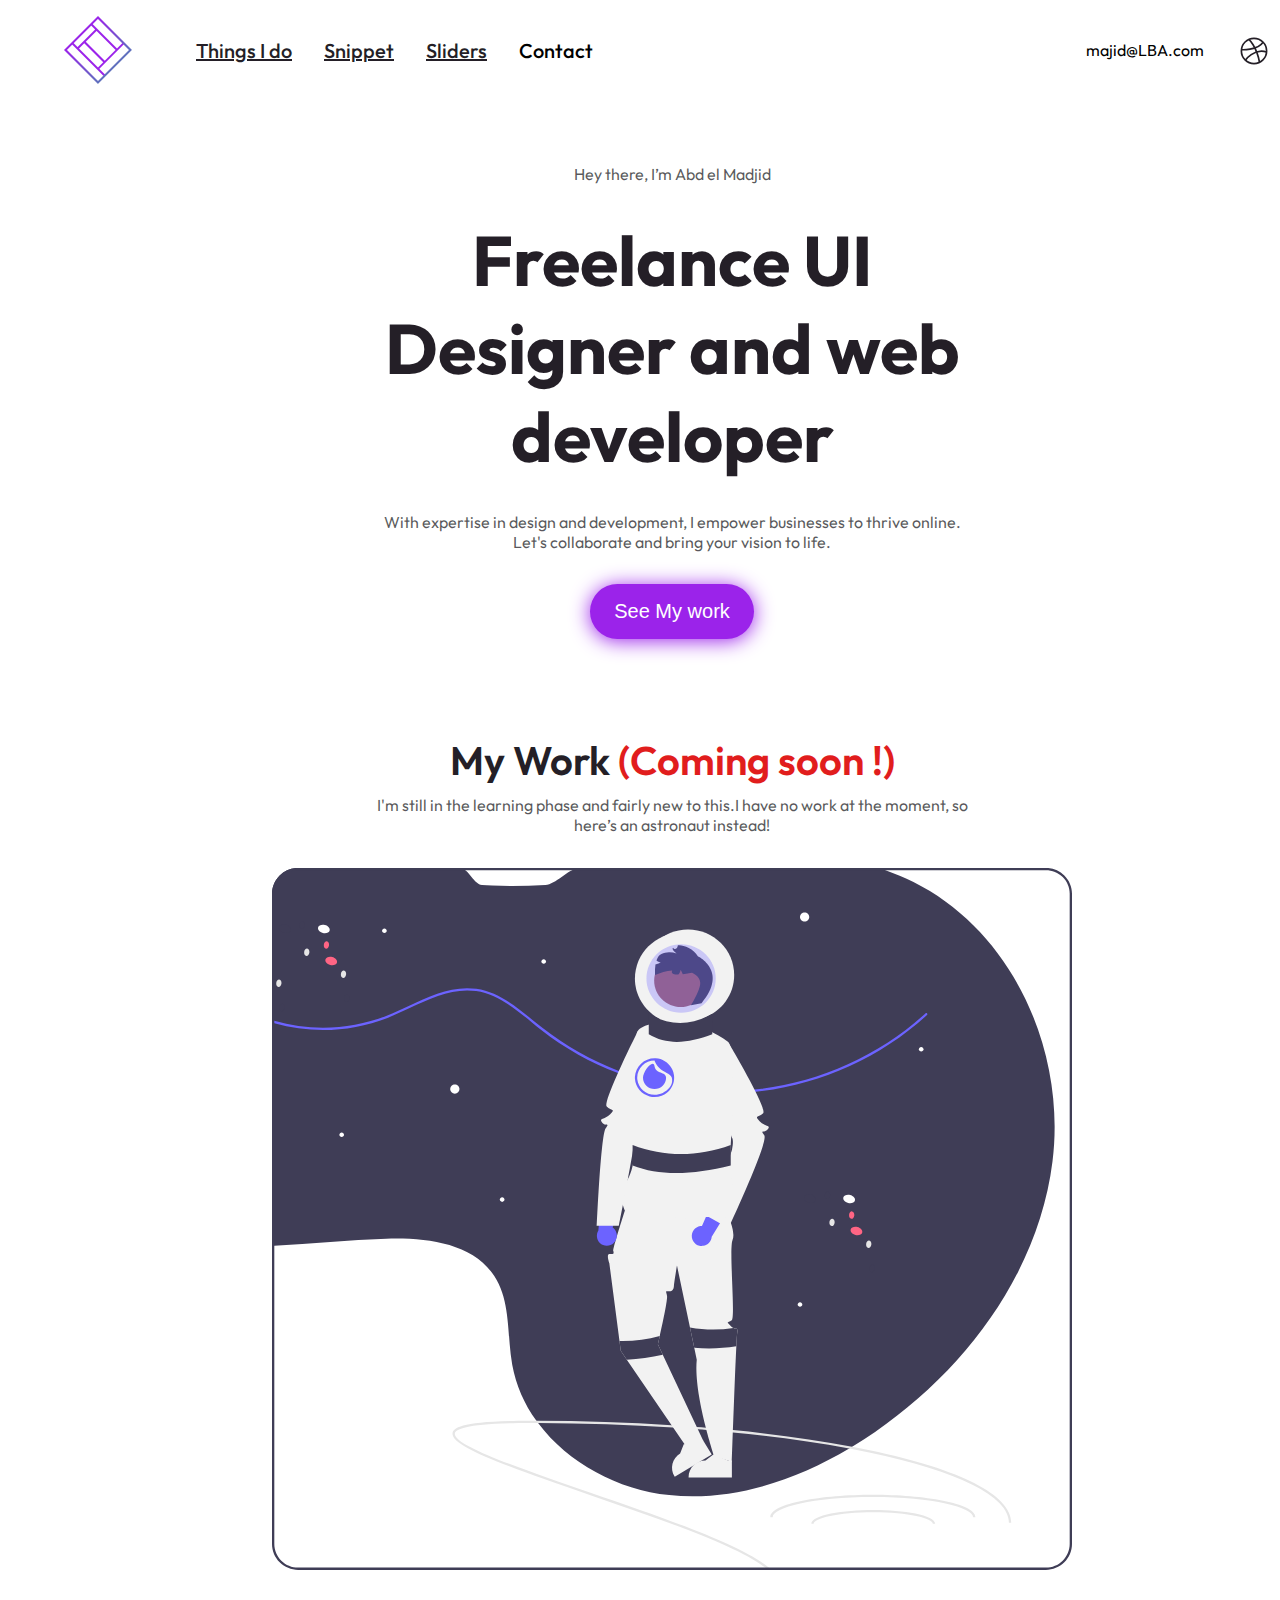
==== index.html @ 75ed0594 "Initial commit" ====
<!DOCTYPE html>
<html lang="en">

<head>
    <meta charset="UTF-8">
    <meta http-equiv="X-UA-Compatible" content="IE=edge">
    <meta name="viewport" content="width=device-width, initial-scale=1.0">
    <link rel="stylesheet" href="css/scroll.css">
    <link rel="stylesheet" href="css/navbar.css">
    <link rel="stylesheet" href="css/main.css">
    <title>Document</title>
</head>

<body>
    <div class="navbar" id="navbar">
        <img src="/images/Group Logo.png" alt="">
        <ul>
            <li><a href="pages/stuff.html">Things I do</a></li>
            <li><a href="/pages/Snippet.html">Snippet</a></li>
            <li><a href="/pages/sliders.html">Sliders</a></li>
            <li>Contact</li>
        </ul>
        <div class="navbar_contact" id="navbar_contact">
            <div class="navbar_email">
                <p>majid@LBA.com</p>
            </div>
            <div class="navbar_socials" id="navbar_socials">
                <img src="/images/forge-icon dribble.svg" alt="">
                <img src="/images/forge-icon insta.svg" alt="">
                <img src="/images/forge-icon twitter.svg" alt="">

            </div>
        </div>
    </div>
    <main>
        <div id="container" class="container">
            <div class="section" id="hero">
                <p>Hey there, I’m Abd el Madjid </p>
                <!-- <h1 class="nerdy-pen__text">I'm 
                <span
                class="txt-rotate"
                data-period="2000"
                data-rotate='[ "Freelance", "UI Designer", "web developer"]'></span>
            </h1> -->
                <h1>Freelance UI Designer and web developer</h1>
                <p>With expertise in design and development, I empower businesses to thrive online. Let's collaborate
                    and bring your vision to life.</p>
                <button>See My work</button>
            </div>
            <div class="section" id="projects">
                <div class="" id="projects_header">
                    <h2>My Work <span class="red-text">(Coming soon !)</span></h2>
                    <p>I'm still in the learning phase and fairly new to this.I have no work at the moment, so here’s an
                        astronaut instead!</p>
                    </div>
                    <div><img src="/images/undraw_to_the_moon_re_q21i 1.svg" alt=""></div>
            </div>
           
    </main>
    <!-- scripts -->
    <script src="scripts/AutoType.js"></script>
    <script src="scripts/script.js"></script>
    <script src="scripts/slider.js"></script>
    
</body>

</html>
---- css/scroll.css ----
/* width */
::-webkit-scrollbar {
    width: 10px;
  }
  
  /* Track */
  ::-webkit-scrollbar-track {
    background: #f1f1f1;
  }
  
  /* Handle */
  ::-webkit-scrollbar-thumb {
    background: #333;
  }
  
  /* Handle on hover */
  ::-webkit-scrollbar-thumb:hover {
    background: #333;
  }
---- css/navbar.css ----
.navbar {
    display: flex;
    width: 1440px;
    padding: 16px 64px;
    justify-content: center;
    align-items: center;
    gap: 64px;
}

.navbar ul {
    display: flex;
    align-items: flex-start;
    gap: 32px;
    flex: 1 0 0;
}

.navbar li {
    font-size: 20px;
    font-weight: 500;
    list-style: none;
    text-decoration: none;
}

.navbar a {
    color: var(--Black, #241F27);
}

.navbar a:visited {
    color: var(--Black, #241F27);
}

.navbar_contact {
    display: flex;
    gap: 32px;
}

.navbar_email {
    display: inline-flex;
    align-items: center;
    gap: 16px;
}

.navbar_socials {
    display: inline-flex;
    align-items: center;
    gap: 16px;
}
---- css/main.css ----
@import url('https://fonts.googleapis.com/css2?family=Outfit:wght@100;300;400;500;600;700;800;900&family=Poppins:ital,wght@0,100;0,300;0,400;0,600;0,800;1,100;1,300;1,400;1,600;1,800&display=swap');

::-webkit-scrollbar {
    display: none;
}

:root {
    --black: #241F27;
    --black75: rgba(36, 31, 39, 0.75);
    --primary: #9B23EA;
    --white: #ffffff;
    --error: #E11D1D;
}

* {
    padding: 0;
    margin: 0;
    box-sizing: border-box;
}

body {
    height: 100vh;
    font-family: 'Outfit', sans-serif;
    
}

.container {
    display: flex;
    width: 800px;
    padding: 32px;
    flex-direction: column;
    justify-content: center;
    align-items: center;
    gap: 32px;
    margin: auto;

    color: var(--Black, #241F27);
    text-align: center;
}

.container h1 {
    width: 600px;

    font-size: 70px;
    font-style: normal;
    font-weight: 700;
    line-height: normal;
}
.container h2 {
font-size: 40px;
font-style: normal;
font-weight: 600;
line-height: normal;
}

.container p {
    width: 600px;
    text-align: center;
    color: var(--black75);
}

.container button {
    display: flex;
    padding: 16px 24px;
    justify-content: center;
    align-items: center;
    gap: 8px;
    color: var(--white);
    text-align: center;
    font-size: 20px;
    font-style: normal;
    font-weight: 500;
    
    border-radius: 50px;
    border: none;
    background: var(--primary);
    box-shadow: 0px 2px 20px 0px var(--primary);
}
.section{
    display: flex;
    width: 800px;
    padding: 32px;
    flex-direction: column;
    justify-content: center;
    align-items: center;
    gap: 32px;
    margin: auto;
}

#projects_header{
    display: flex;
    flex-direction: column;
    gap: 10px;
}
.red-text{
    color: var(--error);
}
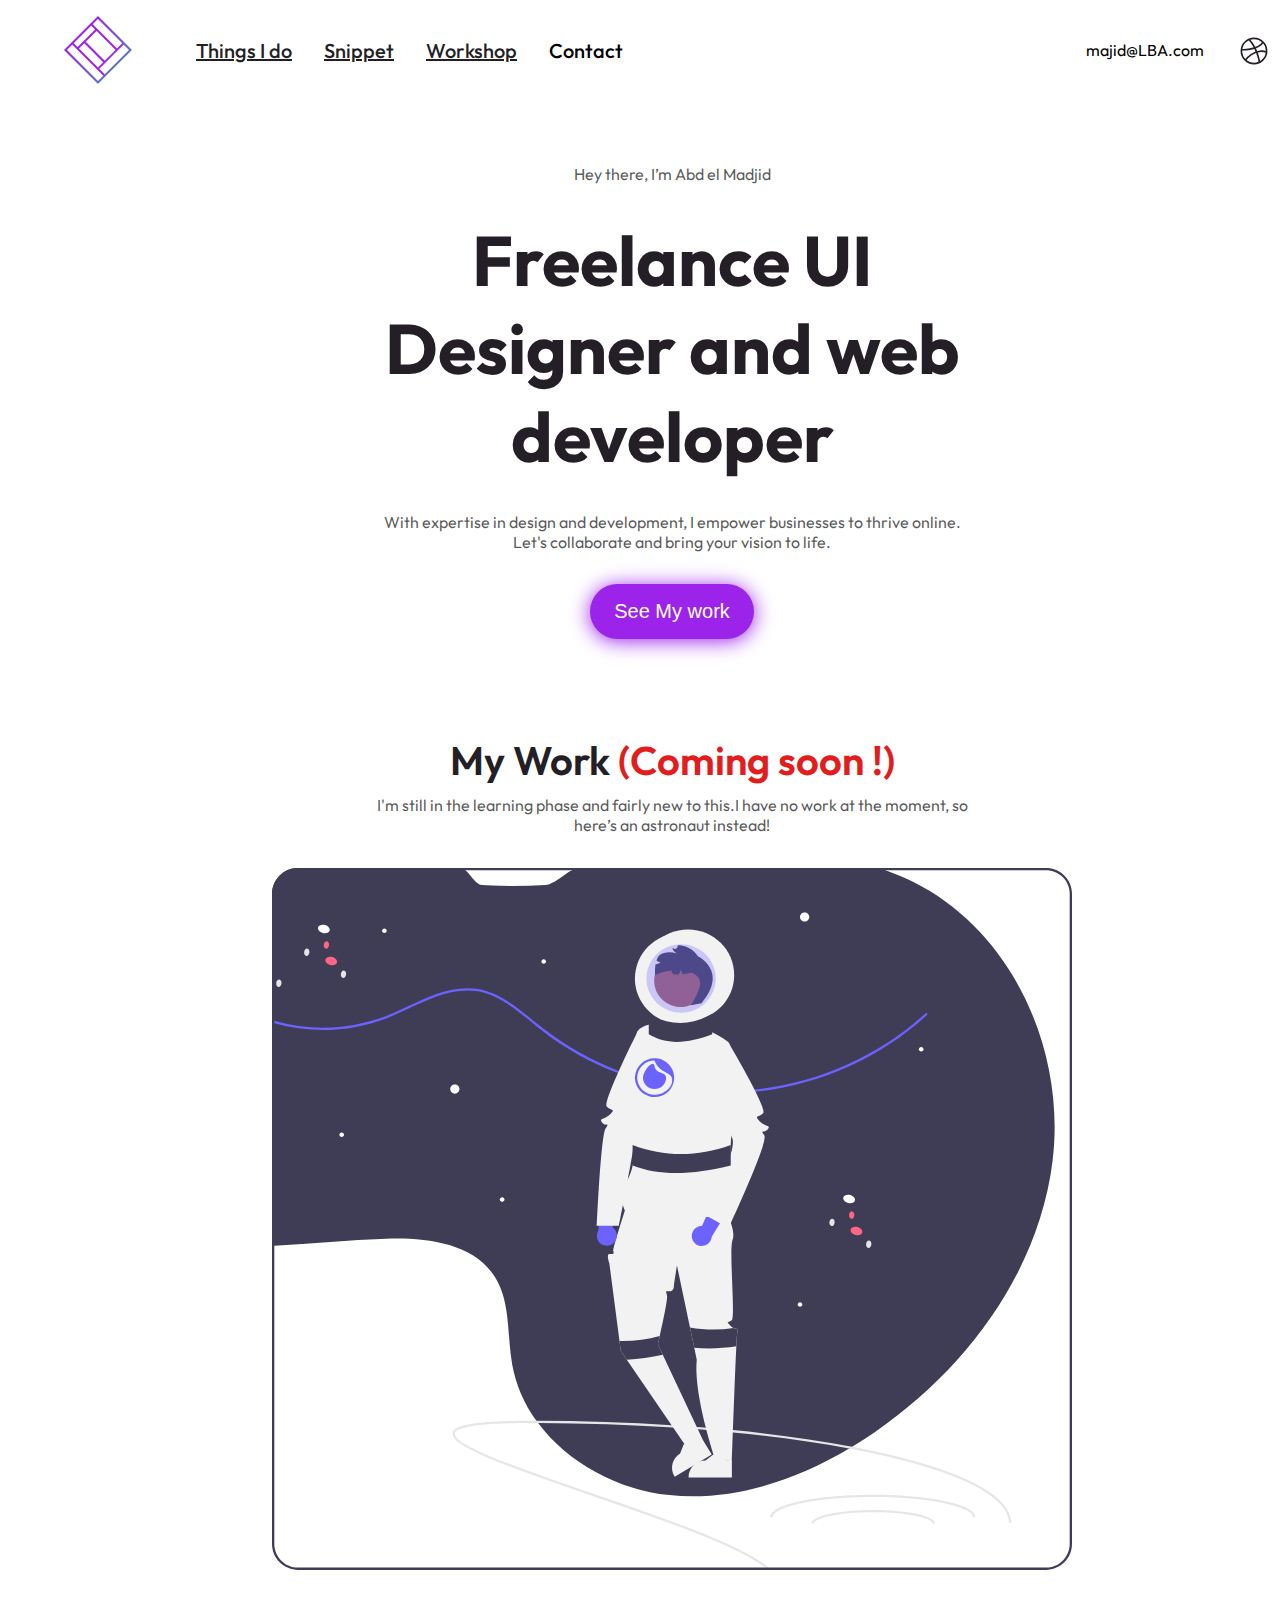
==== commit 848a2b63: "mostly improvements" ====
--- a/index.html
+++ b/index.html
@@ -17,7 +17,7 @@
         <ul>
             <li><a href="pages/stuff.html">Things I do</a></li>
             <li><a href="/pages/Snippet.html">Snippet</a></li>
-            <li><a href="/pages/sliders.html">Sliders</a></li>
+            <li><a href="/pages/todo.html">Workshop</a></li>
             <li>Contact</li>
         </ul>
         <div class="navbar_contact" id="navbar_contact">
